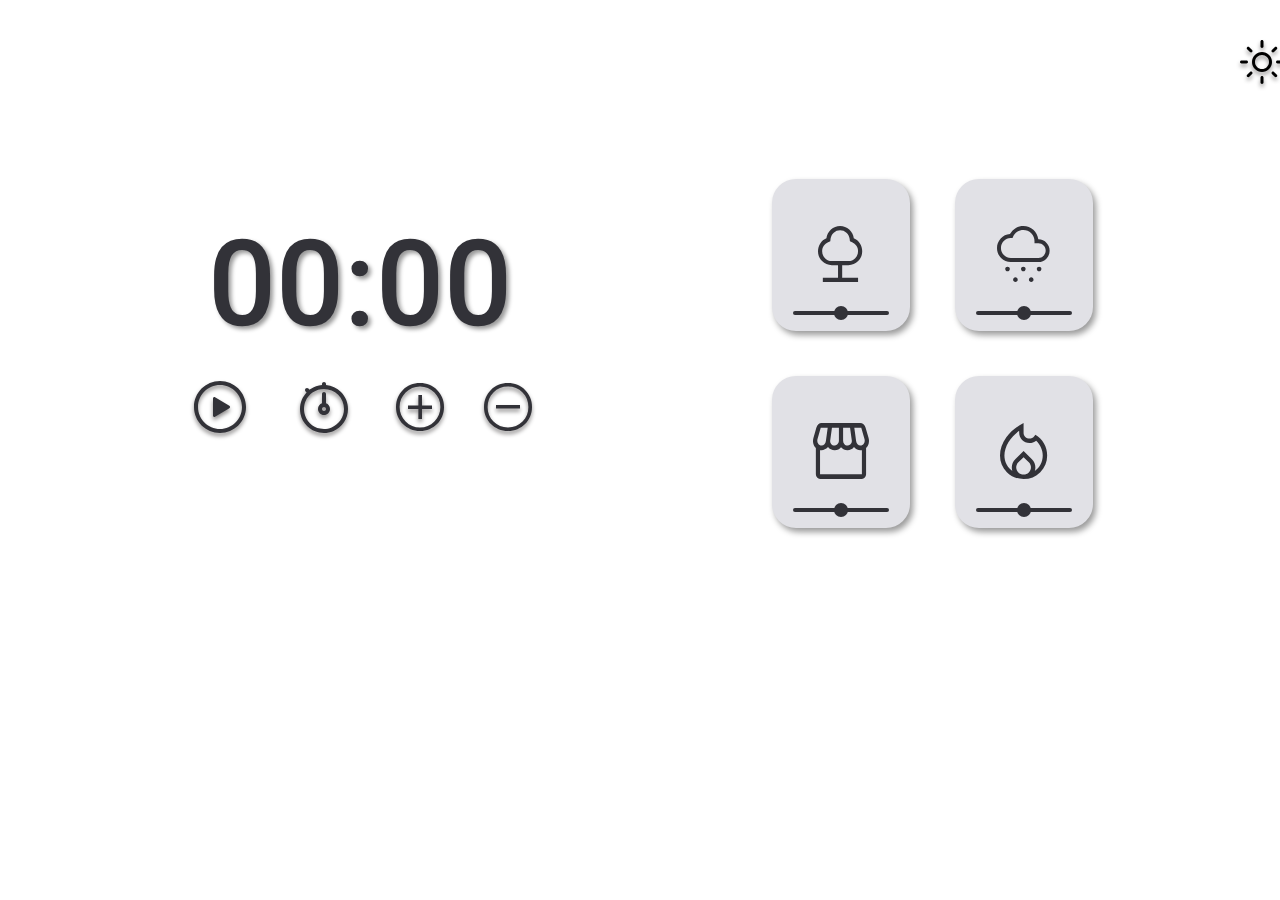
==== FocusTimer-DarkMode/index.html @ b3cdbd26 "add features" ====
<!DOCTYPE html>
<html lang="pt-br">
<head>
    <link rel="preconnect" href="https://fonts.googleapis.com">
    <link rel="preconnect" href="https://fonts.gstatic.com" crossorigin>

    <meta charset="UTF-8">
    <meta name="viewport" content="width=device-width, initial-scale=1.0">
    <link href="../FocusTimer/assets/despertador.png" rel="shortcut icon" type="image/x-png" />

    <link href="https://fonts.googleapis.com/css2?family=Roboto:wght@500&display=swap" rel="stylesheet">
    <link rel="stylesheet" href="./style.css">
    <title>FocusTimer - Pomodoro</title>
</head>
<body>
    <div class="container">
        
        <nav id="mode">
            <div class="light">
                <svg id="mysvg" width="44" height="44" viewBox="0 0 44 44" fill="none" xmlns="http://www.w3.org/2000/svg">
                    <path d="M22 29C23.9333 29 25.5833 28.3167 26.95 26.95C28.3167 25.5833 29 23.9333 29 22C29 20.0667 28.3167 18.4167 26.95 17.05C25.5833 15.6833 23.9333 15 22 15C20.0667 15 18.4167 15.6833 17.05 17.05C15.6833 18.4167 15 20.0667 15 22C15 23.9333 15.6833 25.5833 17.05 26.95C18.4167 28.3167 20.0667 29 22 29ZM22 32C19.2333 32 16.875 31.025 14.925 29.075C12.975 27.125 12 24.7667 12 22C12 19.2333 12.975 16.875 14.925 14.925C16.875 12.975 19.2333 12 22 12C24.7667 12 27.125 12.975 29.075 14.925C31.025 16.875 32 19.2333 32 22C32 24.7667 31.025 27.125 29.075 29.075C27.125 31.025 24.7667 32 22 32ZM1.5 23.5C1.06667 23.5 0.708333 23.3583 0.425 23.075C0.141667 22.7917 0 22.4333 0 22C0 21.5667 0.141667 21.2083 0.425 20.925C0.708333 20.6417 1.06667 20.5 1.5 20.5H6.5C6.93333 20.5 7.29167 20.6417 7.575 20.925C7.85833 21.2083 8 21.5667 8 22C8 22.4333 7.85833 22.7917 7.575 23.075C7.29167 23.3583 6.93333 23.5 6.5 23.5H1.5ZM37.5 23.5C37.0667 23.5 36.7083 23.3583 36.425 23.075C36.1417 22.7917 36 22.4333 36 22C36 21.5667 36.1417 21.2083 36.425 20.925C36.7083 20.6417 37.0667 20.5 37.5 20.5H42.5C42.9333 20.5 43.2917 20.6417 43.575 20.925C43.8583 21.2083 44 21.5667 44 22C44 22.4333 43.8583 22.7917 43.575 23.075C43.2917 23.3583 42.9333 23.5 42.5 23.5H37.5ZM22 8C21.5667 8 21.2083 7.85833 20.925 7.575C20.6417 7.29167 20.5 6.93333 20.5 6.5V1.5C20.5 1.06667 20.6417 0.708333 20.925 0.425C21.2083 0.141667 21.5667 0 22 0C22.4333 0 22.7917 0.141667 23.075 0.425C23.3583 0.708333 23.5 1.06667 23.5 1.5V6.5C23.5 6.93333 23.3583 7.29167 23.075 7.575C22.7917 7.85833 22.4333 8 22 8ZM22 44C21.5667 44 21.2083 43.8583 20.925 43.575C20.6417 43.2917 20.5 42.9333 20.5 42.5V37.5C20.5 37.0667 20.6417 36.7083 20.925 36.425C21.2083 36.1417 21.5667 36 22 36C22.4333 36 22.7917 36.1417 23.075 36.425C23.3583 36.7083 23.5 37.0667 23.5 37.5V42.5C23.5 42.9333 23.3583 43.2917 23.075 43.575C22.7917 43.8583 22.4333 44 22 44ZM10 12.1L7.15 9.3C6.85 9 6.70833 8.64167 6.725 8.225C6.74167 7.80833 6.88333 7.45 7.15 7.15C7.45 6.85 7.80833 6.7 8.225 6.7C8.64167 6.7 9 6.85 9.3 7.15L12.1 10C12.3667 10.3 12.5 10.65 12.5 11.05C12.5 11.45 12.3667 11.7833 12.1 12.05C11.8333 12.35 11.4917 12.5 11.075 12.5C10.6583 12.5 10.3 12.3667 10 12.1ZM34.7 36.85L31.9 34C31.6333 33.7 31.5 33.3417 31.5 32.925C31.5 32.5083 31.65 32.1667 31.95 31.9C32.2167 31.6 32.55 31.45 32.95 31.45C33.35 31.45 33.7 31.6 34 31.9L36.85 34.7C37.15 35 37.2917 35.3583 37.275 35.775C37.2583 36.1917 37.1167 36.55 36.85 36.85C36.55 37.15 36.1917 37.3 35.775 37.3C35.3583 37.3 35 37.15 34.7 36.85ZM31.9 12.1C31.6 11.8 31.45 11.45 31.45 11.05C31.45 10.65 31.6 10.3 31.9 10L34.7 7.15C35 6.85 35.3583 6.70833 35.775 6.725C36.1917 6.74167 36.55 6.88333 36.85 7.15C37.15 7.45 37.3 7.80833 37.3 8.225C37.3 8.64167 37.15 9 36.85 9.3L34 12.1C33.7333 12.3667 33.3917 12.5 32.975 12.5C32.5583 12.5 32.2 12.3667 31.9 12.1ZM7.15 36.85C6.85 36.55 6.7 36.1917 6.7 35.775C6.7 35.3583 6.85 35 7.15 34.7L10 31.9C10.3 31.6 10.65 31.45 11.05 31.45C11.45 31.45 11.8 31.6 12.1 31.9C12.4 32.2 12.55 32.55 12.55 32.95C12.55 33.35 12.4 33.7 12.1 34L9.3 36.85C9 37.15 8.64167 37.2917 8.225 37.275C7.80833 37.2583 7.45 37.1167 7.15 36.85Z" fill="black"/>
                </svg>                    
            </div>

            <div class="dark hide">
                <svg id="mysvg" width="36" height="36" viewBox="0 0 36 36" fill="none" xmlns="http://www.w3.org/2000/svg">
                    <path d="M18 36C13 36 8.75 34.25 5.25 30.75C1.75 27.25 0 23 0 18C0 13 1.75 8.75 5.25 5.25C8.75 1.75 13 0 18 0C18.2667 0 18.55 0.00833343 18.85 0.0250001C19.15 0.0416668 19.5333 0.0666666 20 0.0999999C18.8 1.16667 17.8667 2.48333 17.2 4.05C16.5333 5.61667 16.2 7.26667 16.2 9C16.2 12 17.25 14.55 19.35 16.65C21.45 18.75 24 19.8 27 19.8C28.7333 19.8 30.3833 19.4917 31.95 18.875C33.5167 18.2583 34.8333 17.4 35.9 16.3C35.9333 16.7 35.9583 17.025 35.975 17.275C35.9917 17.525 36 17.7667 36 18C36 23 34.25 27.25 30.75 30.75C27.25 34.25 23 36 18 36ZM18 33C21.6333 33 24.8 31.875 27.5 29.625C30.2 27.375 31.8833 24.7333 32.55 21.7C31.7167 22.0667 30.825 22.3417 29.875 22.525C28.925 22.7083 27.9667 22.8 27 22.8C23.1667 22.8 19.9083 21.4583 17.225 18.775C14.5417 16.0917 13.2 12.8333 13.2 9C13.2 8.2 13.2833 7.34167 13.45 6.425C13.6167 5.50833 13.9167 4.46667 14.35 3.3C11.0833 4.2 8.375 6.025 6.225 8.775C4.075 11.525 3 14.6 3 18C3 22.1667 4.45833 25.7083 7.375 28.625C10.2917 31.5417 13.8333 33 18 33Z" fill="white"/>
                </svg>                                       
            </div>
        </nav>

        <div id="timer">
            <span class="minutes">00</span>
            <span>:</span>
            <span class="seconds">00</span>
        </div>

        <div id="controls">
            <button class="play">
                <svg id="mysvg" width="64" height="64" viewBox="0 0 64 64" fill="none" xmlns="http://www.w3.org/2000/svg">
                    <path fill-rule="evenodd" clip-rule="evenodd" d="M6 32C6 17.6454 17.6454 6 32 6C46.3546 6 58 17.6454 58 32C58 46.3546 46.3546 58 32 58C17.6454 58 6 46.3546 6 32ZM32 10C19.8546 10 10 19.8546 10 32C10 44.1454 19.8546 54 32 54C44.1454 54 54 44.1454 54 32C54 19.8546 44.1454 10 32 10Z" fill="#323238"/>
                    <path d="M27.04 41.805L41.3462 33.1625C41.5457 33.041 41.7105 32.8703 41.8248 32.6667C41.9392 32.4631 41.9993 32.2335 41.9993 32C41.9993 31.7665 41.9392 31.5369 41.8248 31.3333C41.7105 31.1297 41.5457 30.959 41.3462 30.8375L27.04 22.195C26.8349 22.0721 26.6009 22.0061 26.3619 22.0035C26.1228 22.001 25.8874 22.062 25.6798 22.1805C25.4721 22.2989 25.2998 22.4705 25.1803 22.6775C25.0608 22.8846 24.9986 23.1197 25 23.3587V40.6413C24.9986 40.8803 25.0608 41.1154 25.1803 41.3225C25.2998 41.5295 25.4721 41.7011 25.6798 41.8195C25.8874 41.938 26.1228 41.999 26.3619 41.9965C26.6009 41.9939 26.8349 41.9279 27.04 41.805Z" fill="#323238"/>
                </svg>                    
            </button>
            
            <button class="pause hide">
                <svg id="mysvg" width="64" height="64" viewBox="0 0 64 64" fill="none" xmlns="http://www.w3.org/2000/svg">
                    <path fill-rule="evenodd" clip-rule="evenodd" d="M6 32C6 17.6454 17.6454 6 32 6C46.3546 6 58 17.6454 58 32C58 46.3546 46.3546 58 32 58C17.6454 58 6 46.3546 6 32ZM32 10C19.8546 10 10 19.8546 10 32C10 44.1454 19.8546 54 32 54C44.1454 54 54 44.1454 54 32C54 19.8546 44.1454 10 32 10Z" fill="#323238"/>
                    <path fill-rule="evenodd" clip-rule="evenodd" d="M26 22C27.1046 22 28 22.8954 28 24V40C28 41.1046 27.1046 42 26 42C24.8954 42 24 41.1046 24 40V24C24 22.8954 24.8954 22 26 22Z" fill="#323238"/>
                    <path fill-rule="evenodd" clip-rule="evenodd" d="M38 22C39.1046 22 40 22.8954 40 24V40C40 41.1046 39.1046 42 38 42C36.8954 42 36 41.1046 36 40V24C36 22.8954 36.8954 22 38 22Z" fill="#323238"/>
                </svg>                    
            </button>
            
            <button class="set">
                <svg id="mysvg" width="64" height="64" viewBox="0 0 64 64" fill="none" xmlns="http://www.w3.org/2000/svg">
                    <path fill-rule="evenodd" clip-rule="evenodd" d="M32 7C33.1046 7 34 7.89543 34 9V10.0834C39.6327 10.5542 44.9435 13.0024 48.9706 17.0294C53.4715 21.5303 56 27.6348 56 34C56 38.7468 54.5924 43.3869 51.9553 47.3337C49.3181 51.2805 45.5698 54.3566 41.1844 56.1731C36.799 57.9896 31.9734 58.4649 27.3179 57.5389C22.6623 56.6128 18.3859 54.327 15.0295 50.9706C11.673 47.6141 9.38722 43.3377 8.46117 38.6822C7.53513 34.0266 8.01041 29.201 9.82691 24.8156C10.9634 22.0719 12.5929 19.5776 14.6203 17.4487L13.5858 16.4142C12.8048 15.6332 12.8048 14.3668 13.5858 13.5858C14.3669 12.8047 15.6332 12.8047 16.4142 13.5858L17.6163 14.7878C17.959 14.5313 18.3091 14.2834 18.6663 14.0447C22.0566 11.7794 25.9584 10.4214 30 10.0835V9C30 7.89543 30.8954 7 32 7ZM32 14C28.0444 14 24.1776 15.173 20.8886 17.3706C17.5996 19.5682 15.0362 22.6918 13.5224 26.3463C12.0087 30.0009 11.6126 34.0222 12.3843 37.9018C13.156 41.7814 15.0608 45.3451 17.8579 48.1421C20.6549 50.9392 24.2186 52.844 28.0982 53.6157C31.9778 54.3874 35.9992 53.9913 39.6537 52.4776C43.3082 50.9638 46.4318 48.4004 48.6294 45.1114C50.827 41.8224 52 37.9556 52 34C52 28.6957 49.8929 23.6086 46.1422 19.8579C42.3914 16.1071 37.3043 14 32 14ZM32 17C33.1046 17 34 17.8954 34 19V28.3414C36.3304 29.1651 38 31.3876 38 34C38 37.3137 35.3137 40 32 40C28.6863 40 26 37.3137 26 34C26 31.3876 27.6696 29.1651 30 28.3414V19C30 17.8954 30.8954 17 32 17ZM32 32C30.8954 32 30 32.8954 30 34C30 35.1046 30.8954 36 32 36C33.1046 36 34 35.1046 34 34C34 32.8954 33.1046 32 32 32Z" fill="#323238"/>
                </svg>                   
            </button>
            
            <button class="stop hide">
                <svg id="mysvg" width="64" height="64" viewBox="0 0 64 64" fill="none" xmlns="http://www.w3.org/2000/svg">
                    <path fill-rule="evenodd" clip-rule="evenodd" d="M6 32C6 17.6454 17.6454 6 32 6C46.3546 6 58 17.6454 58 32C58 46.3546 46.3546 58 32 58C17.6454 58 6 46.3546 6 32ZM32 10C19.8546 10 10 19.8546 10 32C10 44.1454 19.8546 54 32 54C44.1454 54 54 44.1454 54 32C54 19.8546 44.1454 10 32 10Z" fill="#323238"/>
                    <path d="M38.8 42H25.2C24.3515 41.9993 23.538 41.662 22.938 41.062C22.338 40.462 22.0007 39.6485 22 38.8V25.2C22.0007 24.3515 22.338 23.538 22.938 22.938C23.538 22.338 24.3515 22.0007 25.2 22H38.8C39.6485 22.0007 40.462 22.338 41.062 22.938C41.662 23.538 41.9993 24.3515 42 25.2V38.8C41.9993 39.6485 41.662 40.462 41.062 41.062C40.462 41.662 39.6485 41.9993 38.8 42Z" fill="#323238"/>
                </svg>                    
            </button>
        
            <button class="turnUp">
                <svg id="mysvg" width="48" height="48" viewBox="0 0 48 48" fill="none" xmlns="http://www.w3.org/2000/svg">
                    <path d="M22.38 36H25.98V26.04H36V22.44H25.98V12H22.38V22.44H12V26.04H22.38V36ZM24 48C20.6 48 17.44 47.39 14.52 46.17C11.6 44.95 9.06 43.26 6.9 41.1C4.74 38.94 3.05 36.4 1.83 33.48C0.61 30.56 0 27.4 0 24C0 20.64 0.61 17.5 1.83 14.58C3.05 11.66 4.74 9.12 6.9 6.96C9.06 4.8 11.6 3.1 14.52 1.86C17.44 0.62 20.6 0 24 0C27.36 0 30.5 0.62 33.42 1.86C36.34 3.1 38.88 4.8 41.04 6.96C43.2 9.12 44.9 11.66 46.14 14.58C47.38 17.5 48 20.64 48 24C48 27.4 47.38 30.56 46.14 33.48C44.9 36.4 43.2 38.94 41.04 41.1C38.88 43.26 36.34 44.95 33.42 46.17C30.5 47.39 27.36 48 24 48ZM24 44.4C29.6 44.4 34.4 42.4 38.4 38.4C42.4 34.4 44.4 29.6 44.4 24C44.4 18.4 42.4 13.6 38.4 9.6C34.4 5.6 29.6 3.6 24 3.6C18.4 3.6 13.6 5.6 9.6 9.6C5.6 13.6 3.6 18.4 3.6 24C3.6 29.6 5.6 34.4 9.6 38.4C13.6 42.4 18.4 44.4 24 44.4Z" fill="#323238"/>
                </svg>                                       
            </button>
            
            <button class="turnDown">
                <svg id="mysvg" width="48" height="48" viewBox="0 0 48 48" fill="none" xmlns="http://www.w3.org/2000/svg">
                    <path d="M12 25.62H36V22.02H12V25.62ZM24 48C20.6 48 17.44 47.39 14.52 46.17C11.6 44.95 9.06 43.26 6.9 41.1C4.74 38.94 3.05 36.4 1.83 33.48C0.61 30.56 0 27.4 0 24C0 20.64 0.61 17.5 1.83 14.58C3.05 11.66 4.74 9.12 6.9 6.96C9.06 4.8 11.6 3.1 14.52 1.86C17.44 0.62 20.6 0 24 0C27.36 0 30.5 0.62 33.42 1.86C36.34 3.1 38.88 4.8 41.04 6.96C43.2 9.12 44.9 11.66 46.14 14.58C47.38 17.5 48 20.64 48 24C48 27.4 47.38 30.56 46.14 33.48C44.9 36.4 43.2 38.94 41.04 41.1C38.88 43.26 36.34 44.95 33.42 46.17C30.5 47.39 27.36 48 24 48ZM24 44.4C29.8 44.4 34.65 42.45 38.55 38.55C42.45 34.65 44.4 29.8 44.4 24C44.4 18.2 42.45 13.35 38.55 9.45C34.65 5.55 29.8 3.6 24 3.6C18.2 3.6 13.35 5.55 9.45 9.45C5.55 13.35 3.6 18.2 3.6 24C3.6 29.8 5.55 34.65 9.45 38.55C13.35 42.45 18.2 44.4 24 44.4Z" fill="#323238"/>
                </svg>                                     
            </button>
        </div>
        
        <div id="sounds">
        <div class="card">
            <button class="forest">
                <svg width="45" height="56" viewBox="0 0 45 56" fill="none" xmlns="http://www.w3.org/2000/svg">
                    <path d="M4.83553 56V51.8H20.0329V39.2H13.8158C9.99342 39.2 6.7352 37.835 4.04112 35.105C1.34704 32.375 0 29.0733 0 25.2C0 22.4 0.759868 19.8217 2.2796 17.465C3.79934 15.1083 5.84868 13.3933 8.42763 12.32C8.84211 8.82 10.3503 5.89167 12.9523 3.535C15.5543 1.17833 18.6053 0 22.1053 0C25.6053 0 28.6562 1.17833 31.2582 3.535C33.8602 5.89167 35.3684 8.82 35.7829 12.32C38.3618 13.3933 40.4112 15.1083 41.9309 17.465C43.4507 19.8217 44.2105 22.4 44.2105 25.2C44.2105 29.0733 42.8635 32.375 40.1694 35.105C37.4753 37.835 34.2171 39.2 30.3947 39.2H24.1776V51.8H40.0658V56H4.83553ZM13.8158 35H30.3947C33.0658 35 35.3454 34.0433 37.2336 32.13C39.1217 30.2167 40.0658 27.9067 40.0658 25.2C40.0658 23.24 39.5132 21.455 38.4079 19.845C37.3026 18.235 35.875 17.0333 34.125 16.24L31.9145 15.26L31.6382 12.81C31.3158 10.3367 30.2566 8.28333 28.4605 6.65C26.6645 5.01667 24.5461 4.2 22.1053 4.2C19.6645 4.2 17.5461 5.01667 15.75 6.65C13.9539 8.28333 12.8947 10.3367 12.5724 12.81L12.2961 15.26L10.0855 16.24C8.33553 17.0333 6.90789 18.235 5.80263 19.845C4.69737 21.455 4.14474 23.24 4.14474 25.2C4.14474 27.9067 5.08882 30.2167 6.97697 32.13C8.86513 34.0433 11.1447 35 13.8158 35Z" fill="#323238"/>
                </svg>
            <input class="range" type="range" name="forest" id="sliderForest" min="0" max="100" value="50"/>                 
            </button>
        </div>

        <div class="card">
            <button class="rain">
                <svg width="53" height="56" viewBox="0 0 53 56" fill="none" xmlns="http://www.w3.org/2000/svg">
                    <path d="M10.5263 45.3333C9.91228 45.3333 9.375 45.1 8.91447 44.6333C8.45395 44.1667 8.22368 43.6222 8.22368 43C8.22368 42.3778 8.45395 41.8333 8.91447 41.3667C9.375 40.9 9.91228 40.6667 10.5263 40.6667C11.1404 40.6667 11.6776 40.9 12.1382 41.3667C12.5987 41.8333 12.8289 42.3778 12.8289 43C12.8289 43.6222 12.5987 44.1667 12.1382 44.6333C11.6776 45.1 11.1404 45.3333 10.5263 45.3333ZM42.1053 45.3333C41.4912 45.3333 40.9539 45.1 40.4934 44.6333C40.0329 44.1667 39.8026 43.6222 39.8026 43C39.8026 42.3778 40.0329 41.8333 40.4934 41.3667C40.9539 40.9 41.4912 40.6667 42.1053 40.6667C42.7193 40.6667 43.2566 40.9 43.7171 41.3667C44.1776 41.8333 44.4079 42.3778 44.4079 43C44.4079 43.6222 44.1776 44.1667 43.7171 44.6333C43.2566 45.1 42.7193 45.3333 42.1053 45.3333ZM18.4211 56C17.807 56 17.2697 55.7667 16.8092 55.3C16.3487 54.8333 16.1184 54.2889 16.1184 53.6667C16.1184 53.0444 16.3487 52.5 16.8092 52.0333C17.2697 51.5667 17.807 51.3333 18.4211 51.3333C19.0351 51.3333 19.5724 51.5667 20.0329 52.0333C20.4934 52.5 20.7237 53.0444 20.7237 53.6667C20.7237 54.2889 20.4934 54.8333 20.0329 55.3C19.5724 55.7667 19.0351 56 18.4211 56ZM26.3158 45.3333C25.7018 45.3333 25.1645 45.1 24.7039 44.6333C24.2434 44.1667 24.0132 43.6222 24.0132 43C24.0132 42.3778 24.2434 41.8333 24.7039 41.3667C25.1645 40.9 25.7018 40.6667 26.3158 40.6667C26.9298 40.6667 27.4671 40.9 27.9276 41.3667C28.3882 41.8333 28.6184 42.3778 28.6184 43C28.6184 43.6222 28.3882 44.1667 27.9276 44.6333C27.4671 45.1 26.9298 45.3333 26.3158 45.3333ZM34.2105 56C33.5965 56 33.0592 55.7667 32.5987 55.3C32.1382 54.8333 31.9079 54.2889 31.9079 53.6667C31.9079 53.0444 32.1382 52.5 32.5987 52.0333C33.0592 51.5667 33.5965 51.3333 34.2105 51.3333C34.8246 51.3333 35.3618 51.5667 35.8224 52.0333C36.2829 52.5 36.5132 53.0444 36.5132 53.6667C36.5132 54.2889 36.2829 54.8333 35.8224 55.3C35.3618 55.7667 34.8246 56 34.2105 56ZM13.8158 36C10 36 6.74342 34.6333 4.04605 31.9C1.34868 29.1667 0 25.8667 0 22C0 18.4889 1.23903 15.3556 3.7171 12.6C6.19518 9.84444 9.27632 8.33333 12.9605 8.06667C14.364 5.57778 16.2171 3.61111 18.5197 2.16667C20.8224 0.722222 23.4211 0 26.3158 0C30.307 0 33.6513 1.27778 36.3487 3.83333C39.0461 6.38889 40.7018 9.55556 41.3158 13.3333C44.7807 13.5111 47.5329 14.7 49.5724 16.9C51.6118 19.1 52.6316 21.6889 52.6316 24.6667C52.6316 27.7778 51.5461 30.4444 49.375 32.6667C47.2039 34.8889 44.5614 36 41.4474 36H13.8158ZM13.8158 32H41.4474C43.4649 32 45.1754 31.2778 46.5789 29.8333C47.9825 28.3889 48.6842 26.6444 48.6842 24.6C48.6842 22.6 47.9825 20.8889 46.5789 19.4667C45.1754 18.0444 43.4649 17.3333 41.4474 17.3333H37.5V15.3333C37.5 12.1778 36.4145 9.5 34.2434 7.3C32.0724 5.1 29.4298 4 26.3158 4C24.0789 4 22.0285 4.61111 20.1645 5.83333C18.3004 7.05556 16.9298 8.71111 16.0526 10.8L15.5263 12H13.6842C10.9649 12.0889 8.66228 13.1 6.77632 15.0333C4.89035 16.9667 3.94737 19.2889 3.94737 22C3.94737 24.7556 4.91228 27.1111 6.8421 29.0667C8.77193 31.0222 11.0965 32 13.8158 32Z" fill="#323238"/>
                </svg>
            <input class="range" type="range" name="rain" id="sliderRain" min="0" max="100" value="50"/>                                   
            </button>
        </div>

        <div class="card">
            <button class="coffeeShop">
                <svg width="56" height="56" viewBox="0 0 56 56" fill="none" xmlns="http://www.w3.org/2000/svg">
                    <path d="M53.0812 24.9667V51.3333C53.0812 52.5778 52.6633 53.6667 51.8274 54.6C50.9916 55.5333 50.0164 56 48.9019 56H7.03872C5.92423 56 4.94905 55.5333 4.11318 54.6C3.27731 53.6667 2.85937 52.5778 2.85937 51.3333V24.9667C1.55913 23.7222 0.700041 22.1926 0.282106 20.3778C-0.135829 18.563 -0.0893918 16.7481 0.421418 14.9333L3.41662 4.43333C3.78812 3.03333 4.43824 1.94444 5.36698 1.16667C6.29573 0.388889 7.36379 0 8.57115 0H47.0908C48.3911 0 49.5288 0.401852 50.504 1.20556C51.4792 2.00926 52.1525 3.08519 52.524 4.43333L55.5889 14.9333C56.0997 16.7481 56.1345 18.563 55.6933 20.3778C55.2522 22.1926 54.3815 23.7222 53.0812 24.9667ZM34.2742 22.5556C35.6208 22.5556 36.7586 22.063 37.6873 21.0778C38.6161 20.0926 38.9875 18.9 38.8018 17.5L37.0604 4.66667H30.0948V17.5C30.0948 18.8481 30.4895 20.0278 31.279 21.0389C32.0684 22.05 33.0668 22.5556 34.2742 22.5556ZM21.2485 22.5556C22.5488 22.5556 23.6516 22.063 24.5572 21.0778C25.4627 20.0926 25.9155 18.9 25.9155 17.5V4.66667H18.9499L17.2085 17.5C17.0227 18.8481 17.3478 20.0278 18.1837 21.0389C19.0195 22.05 20.0412 22.5556 21.2485 22.5556ZM8.57115 22.5556C9.68565 22.5556 10.6492 22.1278 11.4619 21.2722C12.2745 20.4167 12.7505 19.3667 12.8898 18.1222L14.7009 4.66667H7.73528L4.53111 16.0222C4.06674 17.6296 4.25249 19.1204 5.08836 20.4944C5.92423 21.8685 7.08516 22.5556 8.57115 22.5556ZM47.3695 22.5556C48.8555 22.5556 50.028 21.8815 50.8871 20.5333C51.7462 19.1852 51.9435 17.6815 51.4792 16.0222L48.275 4.66667H41.3094L43.1205 18.1222C43.2598 19.3667 43.7358 20.4167 44.5484 21.2722C45.3611 22.1278 46.3014 22.5556 47.3695 22.5556ZM7.03872 51.3333H48.9019V27.1444C48.9483 27.1963 48.7974 27.2222 48.4491 27.2222C48.1009 27.2222 47.741 27.2222 47.3695 27.2222C46.2085 27.2222 45.1057 26.95 44.0608 26.4056C43.016 25.8611 41.9827 25.0185 40.9611 23.8778C40.2181 24.9148 39.2894 25.7315 38.1749 26.3278C37.0604 26.9241 35.8298 27.2222 34.4831 27.2222C33.09 27.2222 31.8943 27.0019 30.8959 26.5611C29.8975 26.1204 28.9339 25.3815 28.0051 24.3444C27.3086 25.2778 26.4263 25.9907 25.3582 26.4833C24.2902 26.9759 23.0828 27.2222 21.7361 27.2222C20.2966 27.2222 19.0195 26.937 17.905 26.3667C16.7905 25.7963 15.8386 24.9667 15.0491 23.8778C13.9347 24.9667 12.8434 25.7963 11.7753 26.3667C10.7073 26.937 9.63921 27.2222 8.57115 27.2222C8.24609 27.2222 7.93264 27.2222 7.6308 27.2222C7.32896 27.2222 7.1316 27.1963 7.03872 27.1444V51.3333ZM48.9019 51.3333H7.03872C7.1316 51.3333 7.32896 51.3333 7.6308 51.3333C7.93264 51.3333 8.24609 51.3333 8.57115 51.3333C9.36059 51.3333 10.3009 51.3333 11.3922 51.3333C12.4835 51.3333 13.7025 51.3333 15.0491 51.3333C15.4671 51.3333 15.9315 51.3333 16.4423 51.3333C16.9531 51.3333 17.4987 51.3333 18.0792 51.3333C18.6596 51.3333 19.2517 51.3333 19.8554 51.3333C20.4591 51.3333 21.086 51.3333 21.7361 51.3333C22.2469 51.3333 22.781 51.3333 23.3382 51.3333C23.8954 51.3333 24.4527 51.3333 25.0099 51.3333C25.5672 51.3333 26.1012 51.3333 26.612 51.3333C27.1228 51.3333 27.5872 51.3333 28.0051 51.3333C29.0268 51.3333 30.0484 51.3333 31.07 51.3333C32.0916 51.3333 33.2293 51.3333 34.4831 51.3333C35.1333 51.3333 35.7718 51.3333 36.3987 51.3333C37.0256 51.3333 37.6176 51.3333 38.1749 51.3333C38.7321 51.3333 39.243 51.3333 39.7073 51.3333C40.1717 51.3333 40.5896 51.3333 40.9611 51.3333C42.0292 51.3333 43.0972 51.3333 44.1653 51.3333C45.2334 51.3333 46.3014 51.3333 47.3695 51.3333C47.741 51.3333 48.1009 51.3333 48.4491 51.3333C48.7974 51.3333 48.9483 51.3333 48.9019 51.3333Z" fill="#323238"/>
                </svg>
            <input class="range" type="range" name="coffeeShop" id="sliderCoffeeShop" min="0" max="100" value="50"/>                      
            </button>
        </div>

        <div class="card">
            <button class="fireplace">
                <svg width="48" height="56" viewBox="0 0 48 56" fill="none" xmlns="http://www.w3.org/2000/svg">
                    <path d="M4.42105 32.4211C4.42105 35.5158 5.12105 38.4263 6.52105 41.1526C7.92105 43.8789 9.87368 46.1509 12.3789 47.9684C12.1825 47.3789 12.0351 46.7772 11.9368 46.1632C11.8386 45.5491 11.7895 44.9474 11.7895 44.3579C11.7895 42.786 12.0842 41.3123 12.6737 39.9368C13.2632 38.5614 14.1228 37.3088 15.2526 36.1789L23.5789 28L31.9053 36.1789C33.0351 37.3088 33.8947 38.5614 34.4842 39.9368C35.0737 41.3123 35.3684 42.786 35.3684 44.3579C35.3684 44.9474 35.3193 45.5491 35.2211 46.1632C35.1228 46.7772 34.9754 47.3789 34.7789 47.9684C37.2842 46.1509 39.2368 43.8789 40.6368 41.1526C42.0368 38.4263 42.7368 35.5158 42.7368 32.4211C42.7368 29.7684 42.1719 27.1772 41.0421 24.6474C39.9123 22.1175 38.2912 19.7965 36.1789 17.6842C35.1474 18.4211 34.0667 18.9982 32.9368 19.4158C31.807 19.8333 30.6772 20.0421 29.5474 20.0421C26.5509 20.0421 24.0702 19.0228 22.1053 16.9842C20.1403 14.9456 19.1579 12.3789 19.1579 9.28421V7.81053C16.8982 9.43158 14.8596 11.2246 13.0421 13.1895C11.2246 15.1544 9.67719 17.2053 8.4 19.3421C7.12281 21.4789 6.14035 23.6649 5.45263 25.9C4.76491 28.1351 4.42105 30.3088 4.42105 32.4211ZM23.5789 34.1895L18.3474 39.3474C17.6596 40.0351 17.1316 40.7965 16.7632 41.6316C16.3947 42.4667 16.2105 43.3754 16.2105 44.3579C16.2105 46.3719 16.9228 48.0789 18.3474 49.4789C19.7719 50.8789 21.5158 51.5789 23.5789 51.5789C25.6421 51.5789 27.386 50.8789 28.8105 49.4789C30.2351 48.0789 30.9474 46.3719 30.9474 44.3579C30.9474 43.3754 30.7632 42.4667 30.3947 41.6316C30.0263 40.7965 29.4982 40.0351 28.8105 39.3474L23.5789 34.1895ZM23.5789 0V9.72632C23.5789 11.3965 24.1561 12.7965 25.3105 13.9263C26.4649 15.0561 27.8772 15.6211 29.5474 15.6211C30.4316 15.6211 31.2544 15.4368 32.0158 15.0684C32.7772 14.7 33.4526 14.1474 34.0421 13.4105L35.3684 11.7895C39.0035 13.8526 41.8772 16.7263 43.9895 20.4105C46.1017 24.0947 47.1579 28.0982 47.1579 32.4211C47.1579 39.0035 44.8737 44.5789 40.3053 49.1474C35.7368 53.7158 30.1614 56 23.5789 56C16.9965 56 11.4211 53.7158 6.85263 49.1474C2.28421 44.5789 0 39.0035 0 32.4211C0 26.1333 2.11228 20.0789 6.33684 14.2579C10.5614 8.43684 16.3088 3.68421 23.5789 0Z" fill="#323238"/>
                </svg>
                <input class="range" type="range" name="fireplace" id="sliderFireplace" min="0" max="100" value="50"/>                                       
            </button>
        </div>
        
        </div>
    </div>
    <script src="./js/index.js" type="module"></script>
</body>
</html>
---- FocusTimer-DarkMode/style.css ----
* {
    padding: 0;
    margin: 0;
    box-sizing: border-box;
}

:root {
    font-size: 62.5%;

    --background-color: #FFFFFF;
    --text-color:#323238;

    --bg-button: #E1E1E6;

    --bg-light-button: #323238;
    --bg-dark-button: #E1E1E6;
}

body {
    background-color: var(--background-color);
    color: var(--text-color);

    font-family: 'Roboto', sans-serif;
    font-weight: 500; 

    position: relative;
}

#mode {
    position: absolute;
    left: 32rem;
    top: 1rem;
    cursor: pointer;
}

.container {
    display: inline-block;
}

#timer {
    display: flex;
    
    margin: 8.4rem 2rem 0 6.4rem;

    font-size: 10rem;
    text-shadow: 0.3rem 0.3rem 0.4rem rgb(0, 0, 0, 0.4);

    position: absolute;
}

#controls {
    display: flex;
    gap: 2rem;

    margin: 20.9rem 2rem 0 4.6rem;
}

#controls button {    
    border: none;
    background-color: transparent;

    cursor: pointer;
}

#mysvg {
    filter: drop-shadow(0 3px 2px rgb(143, 141, 141));
}

.hide {
    display: none;
}

#sounds {
    display: grid;
    justify-content: center;
    gap: 3.2rem;
    padding: 5.5rem 0 0 4rem;
    grid-template-areas: "A B"
                         "C D";
}

.card button {
    border: none;
    border-radius: 2.4rem;
    background-color: var(--bg-button);
    box-shadow: 0.3rem 0.4rem 0.6rem rgb(0, 0, 0, 0.4);

    cursor: pointer;
}

.card button:hover {
    background-color: rgb(130, 58, 126);
}

.card button:hover svg path {
    fill: var(--bg-button);
}

.card button.active {
    background-color: #02799D;
}

input[type='range'] {
    -webkit-appearance: none; 
    appearance: none; 
    background-color: var(--bg-light-button);
    width: 9.6rem;
    height: .4rem;
    border-radius: 1rem;
    
    cursor: pointer;

    position: absolute;
    left: 2.1rem;
    bottom: 1.6rem;
}

input[type='range']::-webkit-slider-thumb {
    -webkit-appearance: none;
    width: 1.4rem;
    height: 1.4rem;
    border-radius: 5rem;
    background-color: var(--text-color);
}

input[type='range']:hover {
    background-color: rgb(230, 240, 240);
}

input[type='range']::-webkit-slider-thumb:hover {
    background-color: rgb(230, 240, 240);
}

button.forest,
button.rain,
button.coffeeShop,
button.fireplace {
    position: relative;
    height: 15.2rem;
    width: 13.8rem;
}

@media (min-width: 768px) {
    .container {
        display: flex;
        justify-content: center;
    }

    #mode {
        margin: 3rem 0 0 92rem;
    }

    #timer {
        margin: 21.4rem 56rem 0 0;
        font-size: 12rem;
    }

    #controls {  
        width: 12.4rem;
        gap: 4rem;
        margin: 28.9rem 42rem 0 0;
    }

    #sounds {
        gap: 4.5rem;
        margin: 12.4rem 0 0 0;
    }
}

@media (min-width: 1380px) {
    #mode {
        margin: 2rem 0 0 125rem;
    }

    #timer {
        margin: 18.4rem 56rem 0 0;
    }

    #controls {  
        margin: 25.9rem 41.5rem 0 0;
    }

    #sounds {
        gap: 6rem;
        margin: 8.4rem 0 0 0;
    }
}
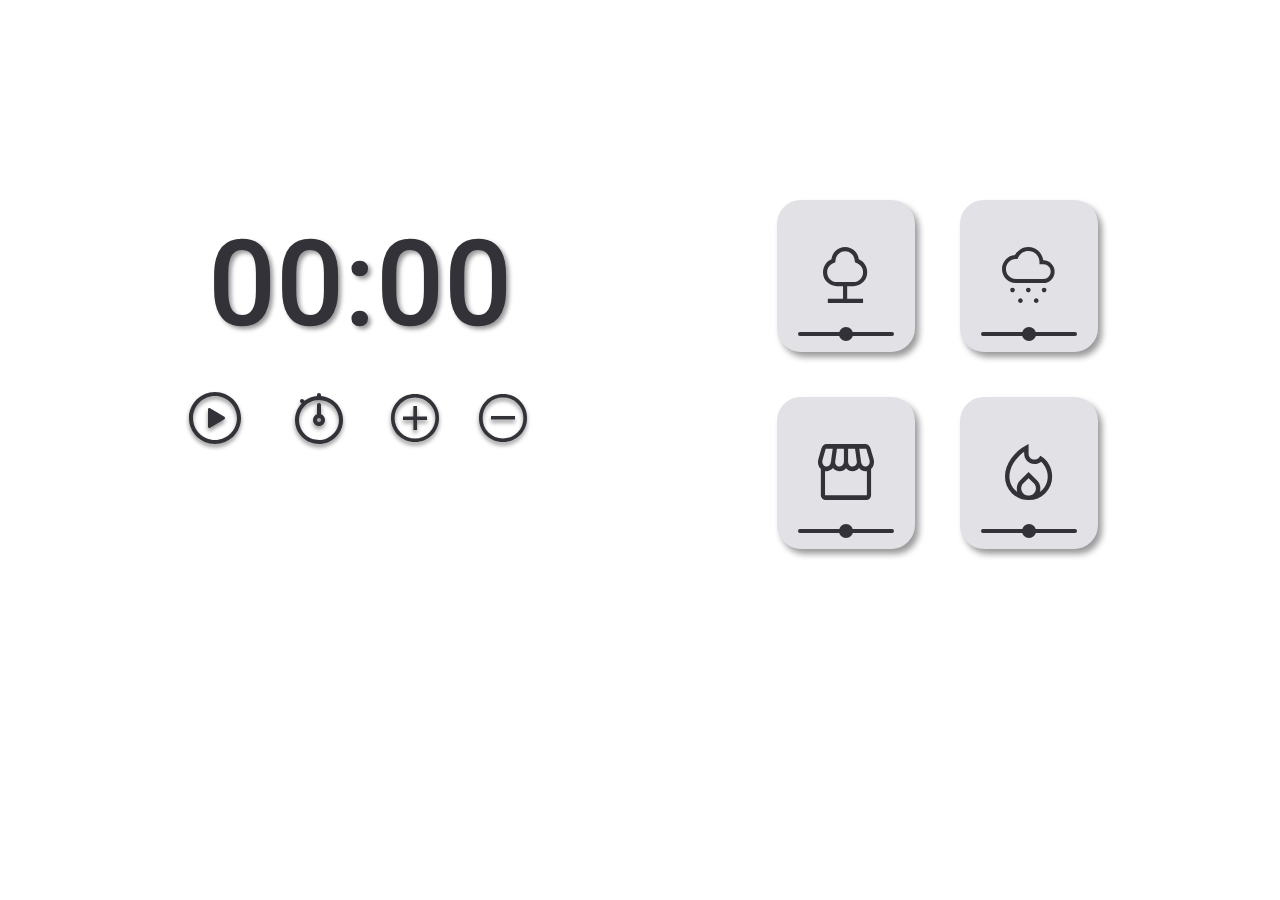
==== commit 1c33b72c: "feat: add sliders" ====
--- a/FocusTimer-DarkMode/index.html
+++ b/FocusTimer-DarkMode/index.html
@@ -116,6 +116,7 @@
         
         </div>
     </div>
+
     <script src="./js/index.js" type="module"></script>
 </body>
 </html>--- a/FocusTimer-DarkMode/style.css
+++ b/FocusTimer-DarkMode/style.css
@@ -28,7 +28,7 @@
 
 #mode {
     position: absolute;
-    left: 32rem;
+    left: 33.5rem;
     top: 1rem;
     cursor: pointer;
 }
@@ -83,13 +83,13 @@
     border: none;
     border-radius: 2.4rem;
     background-color: var(--bg-button);
-    box-shadow: 0.3rem 0.4rem 0.6rem rgb(0, 0, 0, 0.4);
+    box-shadow: 0.4rem 0.5rem 0.6rem rgb(0, 0, 0, 0.4);
 
     cursor: pointer;
 }
 
 .card button:hover {
-    background-color: rgb(130, 58, 126);
+    background-color: #02799D;
 }
 
 .card button:hover svg path {
@@ -98,6 +98,10 @@
 
 .card button.active {
     background-color: #02799D;
+}
+
+.active svg path {
+    fill: var(--bg-button);
 }
 
 input[type='range'] {
@@ -131,6 +135,11 @@
     background-color: rgb(230, 240, 240);
 }
 
+.active input[type='range'], 
+.active input[type='range']::-webkit-slider-thumb {
+    background-color: rgb(230, 240, 240);
+}
+
 button.forest,
 button.rain,
 button.coffeeShop,
@@ -147,7 +156,7 @@
     }
 
     #mode {
-        margin: 3rem 0 0 92rem;
+        margin: 1.5rem 0 0 96.5rem;
     }
 
     #timer {
@@ -158,30 +167,30 @@
     #controls {  
         width: 12.4rem;
         gap: 4rem;
-        margin: 28.9rem 42rem 0 0;
+        margin: 28.9rem 43rem 0 0;
     }
 
     #sounds {
         gap: 4.5rem;
-        margin: 12.4rem 0 0 0;
+        margin: 14.5rem 0 0 0;
     }
 }
 
 @media (min-width: 1380px) {
     #mode {
-        margin: 2rem 0 0 125rem;
+        margin: 1.2rem 0 0 130.5rem;
     }
 
     #timer {
-        margin: 18.4rem 56rem 0 0;
+        margin: 17.9rem 70rem 0 0;
     }
 
     #controls {  
-        margin: 25.9rem 41.5rem 0 0;
+        margin: 24.9rem 46rem 0 0;
     }
 
     #sounds {
         gap: 6rem;
-        margin: 8.4rem 0 0 0;
+        margin: 8.4rem 10rem 0 0;
     }
 }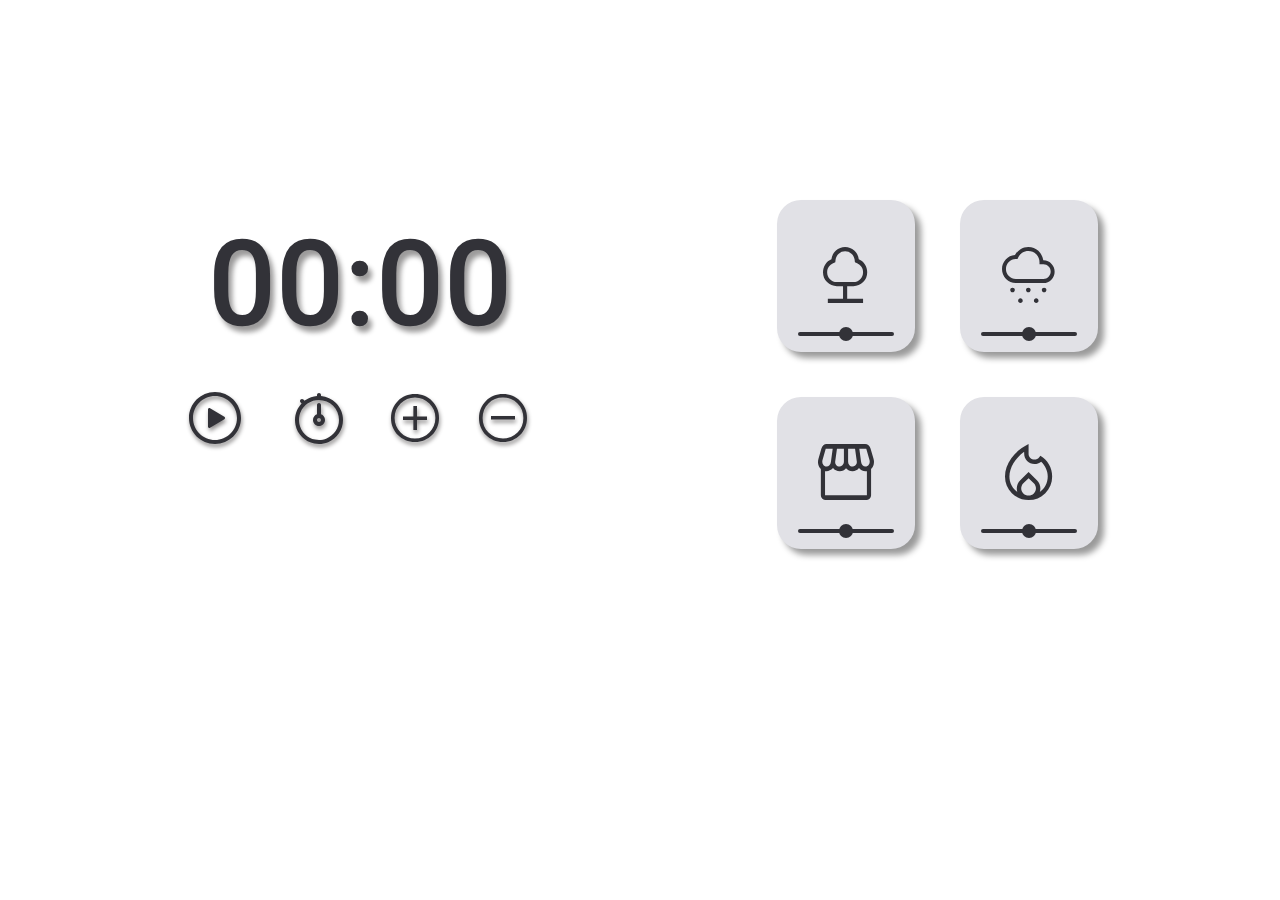
==== commit 552e6e05: "add theme" ====
--- a/FocusTimer-DarkMode/index.html
+++ b/FocusTimer-DarkMode/index.html
@@ -12,21 +12,20 @@
     <link rel="stylesheet" href="./style.css">
     <title>FocusTimer - Pomodoro</title>
 </head>
-<body>
+<body id="theme">
     <div class="container">
-        
         <nav id="mode">
-            <div class="light">
+            <button class="light">
                 <svg id="mysvg" width="44" height="44" viewBox="0 0 44 44" fill="none" xmlns="http://www.w3.org/2000/svg">
                     <path d="M22 29C23.9333 29 25.5833 28.3167 26.95 26.95C28.3167 25.5833 29 23.9333 29 22C29 20.0667 28.3167 18.4167 26.95 17.05C25.5833 15.6833 23.9333 15 22 15C20.0667 15 18.4167 15.6833 17.05 17.05C15.6833 18.4167 15 20.0667 15 22C15 23.9333 15.6833 25.5833 17.05 26.95C18.4167 28.3167 20.0667 29 22 29ZM22 32C19.2333 32 16.875 31.025 14.925 29.075C12.975 27.125 12 24.7667 12 22C12 19.2333 12.975 16.875 14.925 14.925C16.875 12.975 19.2333 12 22 12C24.7667 12 27.125 12.975 29.075 14.925C31.025 16.875 32 19.2333 32 22C32 24.7667 31.025 27.125 29.075 29.075C27.125 31.025 24.7667 32 22 32ZM1.5 23.5C1.06667 23.5 0.708333 23.3583 0.425 23.075C0.141667 22.7917 0 22.4333 0 22C0 21.5667 0.141667 21.2083 0.425 20.925C0.708333 20.6417 1.06667 20.5 1.5 20.5H6.5C6.93333 20.5 7.29167 20.6417 7.575 20.925C7.85833 21.2083 8 21.5667 8 22C8 22.4333 7.85833 22.7917 7.575 23.075C7.29167 23.3583 6.93333 23.5 6.5 23.5H1.5ZM37.5 23.5C37.0667 23.5 36.7083 23.3583 36.425 23.075C36.1417 22.7917 36 22.4333 36 22C36 21.5667 36.1417 21.2083 36.425 20.925C36.7083 20.6417 37.0667 20.5 37.5 20.5H42.5C42.9333 20.5 43.2917 20.6417 43.575 20.925C43.8583 21.2083 44 21.5667 44 22C44 22.4333 43.8583 22.7917 43.575 23.075C43.2917 23.3583 42.9333 23.5 42.5 23.5H37.5ZM22 8C21.5667 8 21.2083 7.85833 20.925 7.575C20.6417 7.29167 20.5 6.93333 20.5 6.5V1.5C20.5 1.06667 20.6417 0.708333 20.925 0.425C21.2083 0.141667 21.5667 0 22 0C22.4333 0 22.7917 0.141667 23.075 0.425C23.3583 0.708333 23.5 1.06667 23.5 1.5V6.5C23.5 6.93333 23.3583 7.29167 23.075 7.575C22.7917 7.85833 22.4333 8 22 8ZM22 44C21.5667 44 21.2083 43.8583 20.925 43.575C20.6417 43.2917 20.5 42.9333 20.5 42.5V37.5C20.5 37.0667 20.6417 36.7083 20.925 36.425C21.2083 36.1417 21.5667 36 22 36C22.4333 36 22.7917 36.1417 23.075 36.425C23.3583 36.7083 23.5 37.0667 23.5 37.5V42.5C23.5 42.9333 23.3583 43.2917 23.075 43.575C22.7917 43.8583 22.4333 44 22 44ZM10 12.1L7.15 9.3C6.85 9 6.70833 8.64167 6.725 8.225C6.74167 7.80833 6.88333 7.45 7.15 7.15C7.45 6.85 7.80833 6.7 8.225 6.7C8.64167 6.7 9 6.85 9.3 7.15L12.1 10C12.3667 10.3 12.5 10.65 12.5 11.05C12.5 11.45 12.3667 11.7833 12.1 12.05C11.8333 12.35 11.4917 12.5 11.075 12.5C10.6583 12.5 10.3 12.3667 10 12.1ZM34.7 36.85L31.9 34C31.6333 33.7 31.5 33.3417 31.5 32.925C31.5 32.5083 31.65 32.1667 31.95 31.9C32.2167 31.6 32.55 31.45 32.95 31.45C33.35 31.45 33.7 31.6 34 31.9L36.85 34.7C37.15 35 37.2917 35.3583 37.275 35.775C37.2583 36.1917 37.1167 36.55 36.85 36.85C36.55 37.15 36.1917 37.3 35.775 37.3C35.3583 37.3 35 37.15 34.7 36.85ZM31.9 12.1C31.6 11.8 31.45 11.45 31.45 11.05C31.45 10.65 31.6 10.3 31.9 10L34.7 7.15C35 6.85 35.3583 6.70833 35.775 6.725C36.1917 6.74167 36.55 6.88333 36.85 7.15C37.15 7.45 37.3 7.80833 37.3 8.225C37.3 8.64167 37.15 9 36.85 9.3L34 12.1C33.7333 12.3667 33.3917 12.5 32.975 12.5C32.5583 12.5 32.2 12.3667 31.9 12.1ZM7.15 36.85C6.85 36.55 6.7 36.1917 6.7 35.775C6.7 35.3583 6.85 35 7.15 34.7L10 31.9C10.3 31.6 10.65 31.45 11.05 31.45C11.45 31.45 11.8 31.6 12.1 31.9C12.4 32.2 12.55 32.55 12.55 32.95C12.55 33.35 12.4 33.7 12.1 34L9.3 36.85C9 37.15 8.64167 37.2917 8.225 37.275C7.80833 37.2583 7.45 37.1167 7.15 36.85Z" fill="black"/>
-                </svg>                    
-            </div>
-
-            <div class="dark hide">
+                </svg>
+            </button>                    
+            
+            <button class="dark hide">
                 <svg id="mysvg" width="36" height="36" viewBox="0 0 36 36" fill="none" xmlns="http://www.w3.org/2000/svg">
                     <path d="M18 36C13 36 8.75 34.25 5.25 30.75C1.75 27.25 0 23 0 18C0 13 1.75 8.75 5.25 5.25C8.75 1.75 13 0 18 0C18.2667 0 18.55 0.00833343 18.85 0.0250001C19.15 0.0416668 19.5333 0.0666666 20 0.0999999C18.8 1.16667 17.8667 2.48333 17.2 4.05C16.5333 5.61667 16.2 7.26667 16.2 9C16.2 12 17.25 14.55 19.35 16.65C21.45 18.75 24 19.8 27 19.8C28.7333 19.8 30.3833 19.4917 31.95 18.875C33.5167 18.2583 34.8333 17.4 35.9 16.3C35.9333 16.7 35.9583 17.025 35.975 17.275C35.9917 17.525 36 17.7667 36 18C36 23 34.25 27.25 30.75 30.75C27.25 34.25 23 36 18 36ZM18 33C21.6333 33 24.8 31.875 27.5 29.625C30.2 27.375 31.8833 24.7333 32.55 21.7C31.7167 22.0667 30.825 22.3417 29.875 22.525C28.925 22.7083 27.9667 22.8 27 22.8C23.1667 22.8 19.9083 21.4583 17.225 18.775C14.5417 16.0917 13.2 12.8333 13.2 9C13.2 8.2 13.2833 7.34167 13.45 6.425C13.6167 5.50833 13.9167 4.46667 14.35 3.3C11.0833 4.2 8.375 6.025 6.225 8.775C4.075 11.525 3 14.6 3 18C3 22.1667 4.45833 25.7083 7.375 28.625C10.2917 31.5417 13.8333 33 18 33Z" fill="white"/>
-                </svg>                                       
-            </div>
+                </svg> 
+            </button>
         </nav>
 
         <div id="timer">
@@ -116,7 +115,6 @@
         
         </div>
     </div>
-
     <script src="./js/index.js" type="module"></script>
 </body>
 </html>--- a/FocusTimer-DarkMode/style.css
+++ b/FocusTimer-DarkMode/style.css
@@ -11,9 +11,10 @@
     --text-color:#323238;
 
     --bg-button: #E1E1E6;
+    --bg-button-hover-active:#02799D;
 
     --bg-light-button: #323238;
-    --bg-dark-button: #E1E1E6;
+    --bg-dark-button: #29292E;
 }
 
 body {
@@ -26,10 +27,15 @@
     position: relative;
 }
 
-#mode {
+#mode {    
     position: absolute;
     left: 33.5rem;
     top: 1rem;
+}
+
+#mode button {
+    border: none;
+    background-color: transparent;
     cursor: pointer;
 }
 
@@ -43,7 +49,7 @@
     margin: 8.4rem 2rem 0 6.4rem;
 
     font-size: 10rem;
-    text-shadow: 0.3rem 0.3rem 0.4rem rgb(0, 0, 0, 0.4);
+    text-shadow: 0.3rem 0.5rem 0.4rem rgba(48, 47, 47, 0.4);
 
     position: absolute;
 }
@@ -63,7 +69,7 @@
 }
 
 #mysvg {
-    filter: drop-shadow(0 3px 2px rgb(143, 141, 141));
+    filter: drop-shadow(1px 3px 2px rgb(143, 141, 141));
 }
 
 .hide {
@@ -83,13 +89,13 @@
     border: none;
     border-radius: 2.4rem;
     background-color: var(--bg-button);
-    box-shadow: 0.4rem 0.5rem 0.6rem rgb(0, 0, 0, 0.4);
+    box-shadow: 0.6rem 0.6rem 0.6rem rgb(0, 0, 0, 0.4);
 
     cursor: pointer;
 }
 
 .card button:hover {
-    background-color: #02799D;
+    background-color: var(--bg-button-hover-active);
 }
 
 .card button:hover svg path {
@@ -97,7 +103,7 @@
 }
 
 .card button.active {
-    background-color: #02799D;
+    background-color: var(--bg-button-hover-active);
 }
 
 .active svg path {
@@ -128,16 +134,16 @@
 }
 
 input[type='range']:hover {
-    background-color: rgb(230, 240, 240);
+    background-color: var(--bg-button);
 }
 
 input[type='range']::-webkit-slider-thumb:hover {
-    background-color: rgb(230, 240, 240);
+    background-color: var(--bg-button);
 }
 
 .active input[type='range'], 
 .active input[type='range']::-webkit-slider-thumb {
-    background-color: rgb(230, 240, 240);
+    background-color: var(--bg-button);
 }
 
 button.forest,
@@ -149,6 +155,20 @@
     width: 13.8rem;
 }
 
+/* Dark Mode */
+#timer {
+    text-shadow: 0.4rem 0.6rem 0.5rem rgba(7, 6, 6, 0.4);
+}
+
+#controls.dark svg path {
+    fill: #C4C4CC;
+    filter: drop-shadow(0.1rem 0 0 rgb(33, 32, 32));
+}
+
+.card button.dark {
+    background-color: #9d028b;
+}
+
 @media (min-width: 768px) {
     .container {
         display: flex;
